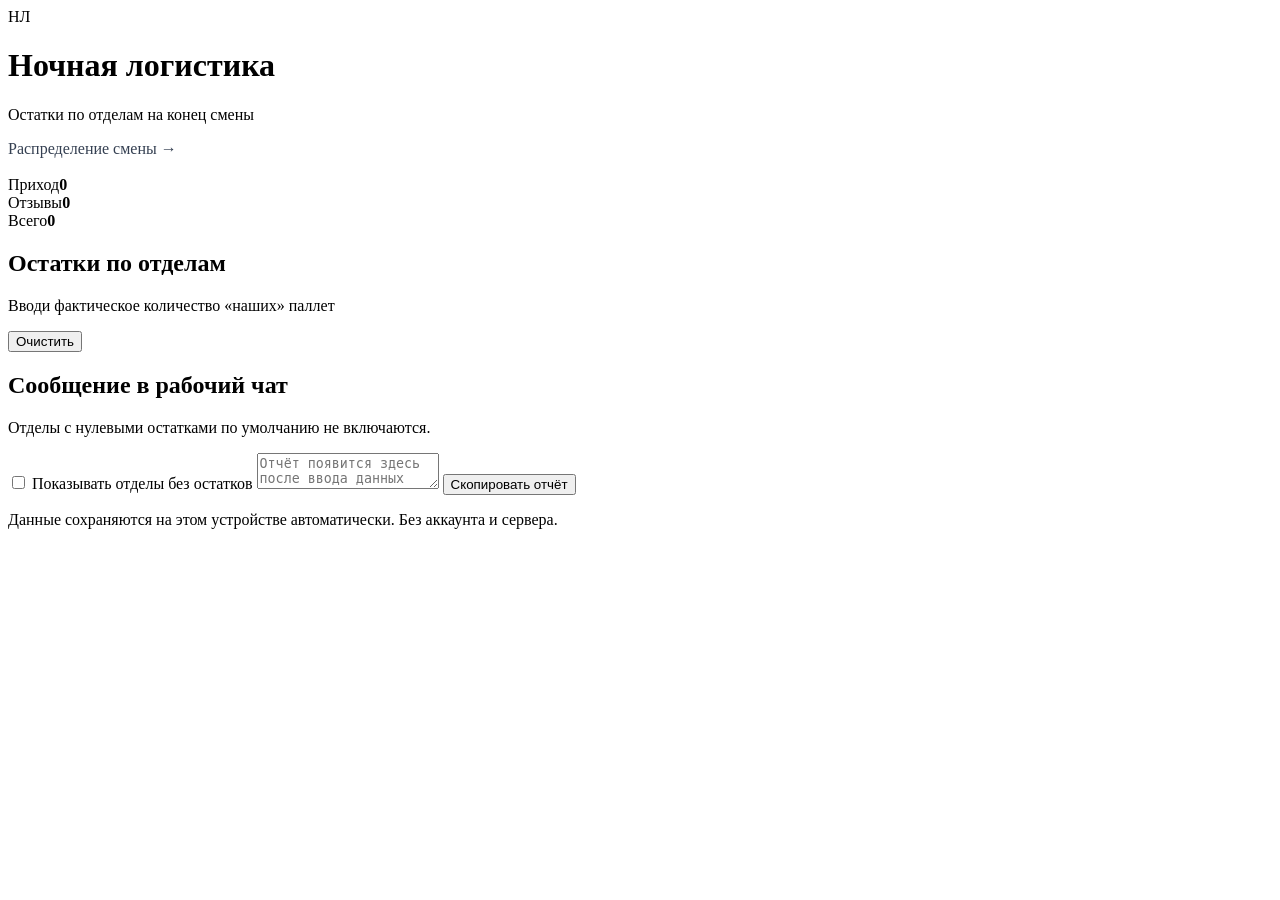
==== index.html @ 70b09dad "Add files via upload" ====
<!doctype html>
<html lang="ru">
<head>
  <meta charset="utf-8">
  <meta name="viewport" content="width=device-width, initial-scale=1, viewport-fit=cover">
  <meta name="theme-color" content="#172554">
  <meta name="description" content="Ведомость остатков ночной логистики по отделам">
  <link rel="manifest" href="manifest.webmanifest">
  <link rel="icon" href="icon.svg" type="image/svg+xml">
  <link rel="apple-touch-icon" href="icon.svg">
  <link rel="stylesheet" href="styles.css">
  <title>Ночная логистика</title>
</head>
<body>
  <main class="app">
    <header class="top">
      <div class="brand-mark">НЛ</div>
      <div>
        <h1>Ночная логистика</h1>
        <p>Остатки по отделам на конец смены</p>
      </div>
    </header>
    <p style="margin:0 0 18px;"><a href="distribution.html" class="small-button" style="display:inline-flex;align-items:center;text-decoration:none;color:#354052;">Распределение смены →</a></p>
    <section class="summary" aria-live="polite">
      <div class="summary-item"><span>Приход</span><strong id="totalIncoming">0</strong></div>
      <div class="summary-item"><span>Отзывы</span><strong id="totalReturns">0</strong></div>
      <div class="summary-item total"><span>Всего</span><strong id="totalAll">0</strong></div>
    </section>
    <section class="section-head">
      <div>
        <h2>Остатки по отделам</h2>
        <p>Вводи фактическое количество «наших» паллет</p>
      </div>
      <button class="small-button" id="clearButton" type="button">Очистить</button>
    </section>
    <section id="departments" class="departments" aria-label="Отделы"></section>
    <section class="report-panel">
      <div class="report-head">
        <div>
          <h2>Сообщение в рабочий чат</h2>
          <p>Отделы с нулевыми остатками по умолчанию не включаются.</p>
        </div>
      </div>
      <label class="toggle-row">
        <input type="checkbox" id="includeZero">
        <span>Показывать отделы без остатков</span>
      </label>
      <textarea id="report" readonly placeholder="Отчёт появится здесь после ввода данных"></textarea>
      <button id="copyButton" class="primary-button" type="button">Скопировать отчёт</button>
      <p id="copyStatus" class="status" role="status"></p>
    </section>
    <footer>
      <span>Данные сохраняются на этом устройстве автоматически.</span>
      <span>Без аккаунта и сервера.</span>
    </footer>
  </main>
  <script src="app.js"></script>
</body>
</html>
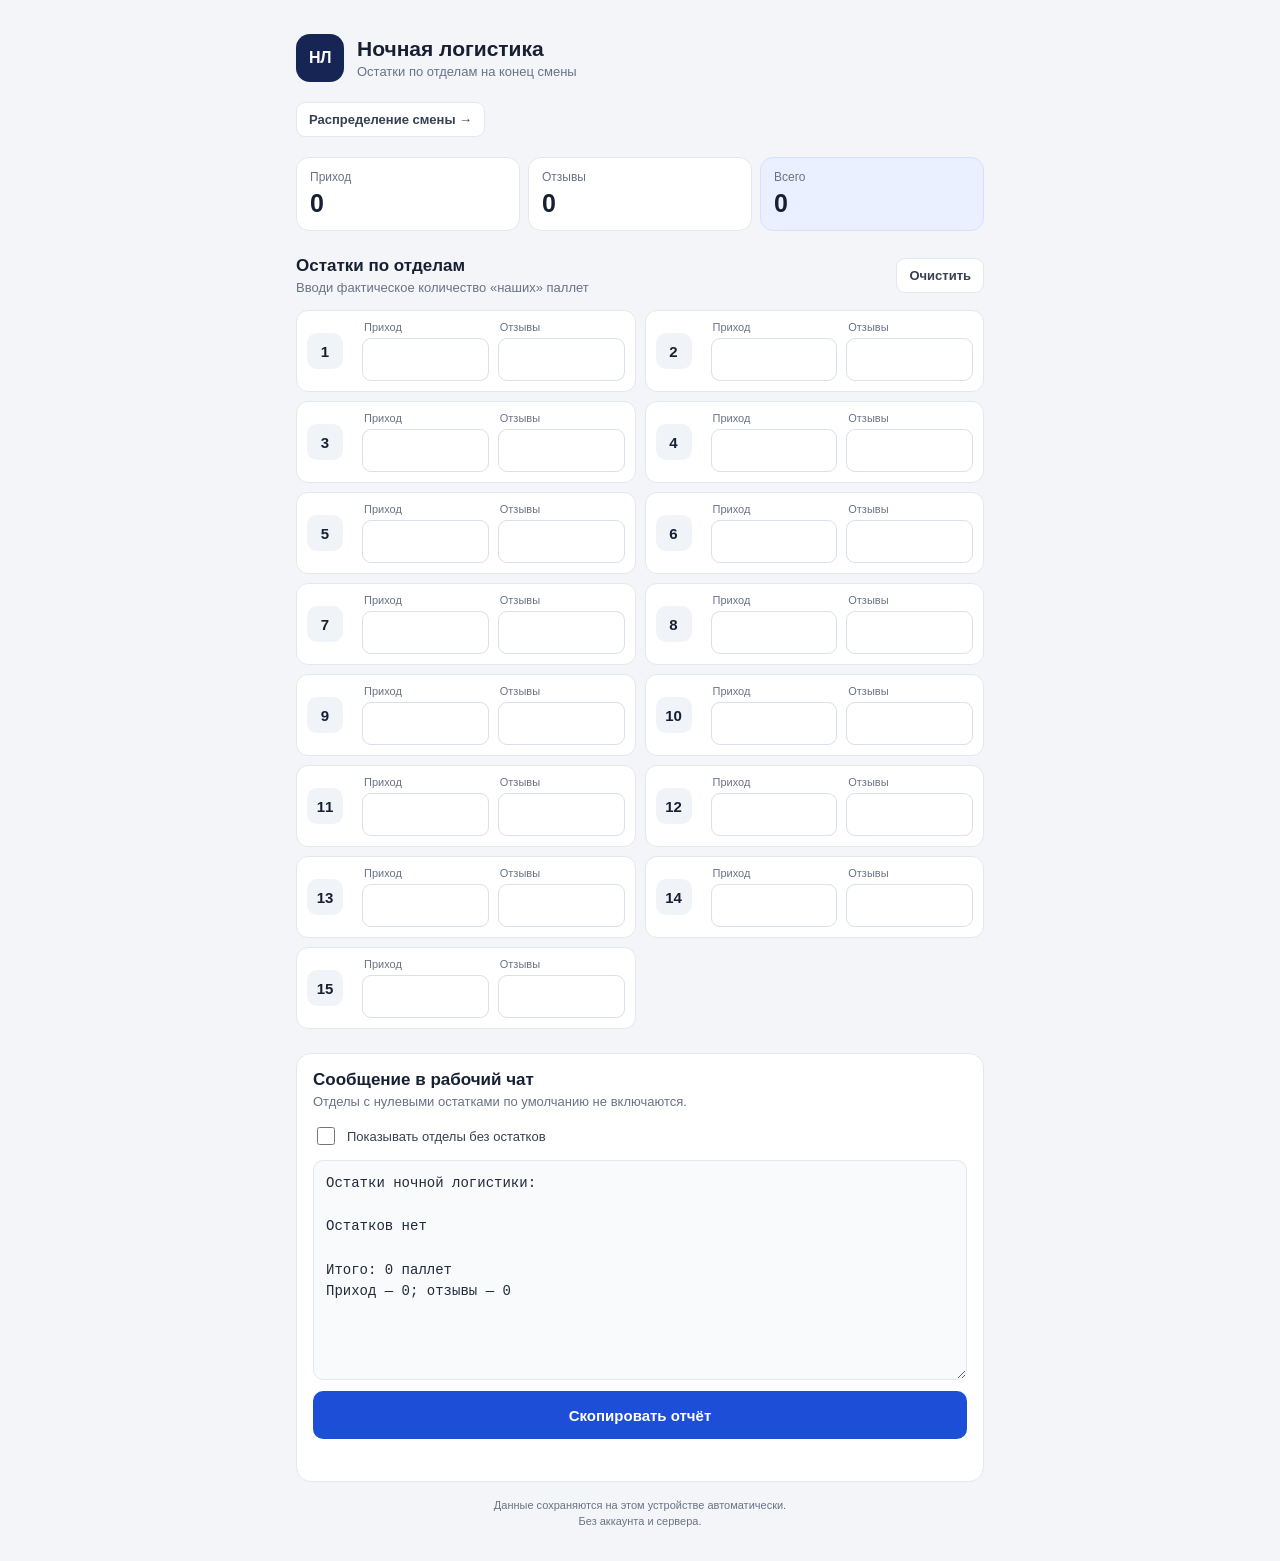
==== commit 24b28d25: "Update index.html" ====
--- a/index.html
+++ b/index.html
@@ -1,3 +1,4 @@
+
 <!doctype html>
 <html lang="ru">
 <head>
@@ -20,12 +21,18 @@
         <p>Остатки по отделам на конец смены</p>
       </div>
     </header>
-    <p style="margin:0 0 18px;"><a href="distribution.html" class="small-button" style="display:inline-flex;align-items:center;text-decoration:none;color:#354052;">Распределение смены →</a></p>
+
+    <a href="distribution.html" class="small-button"
+       style="display:inline-block; text-decoration:none; margin-bottom:20px;">
+      Распределение смены →
+    </a>
+
     <section class="summary" aria-live="polite">
       <div class="summary-item"><span>Приход</span><strong id="totalIncoming">0</strong></div>
       <div class="summary-item"><span>Отзывы</span><strong id="totalReturns">0</strong></div>
       <div class="summary-item total"><span>Всего</span><strong id="totalAll">0</strong></div>
     </section>
+
     <section class="section-head">
       <div>
         <h2>Остатки по отделам</h2>
@@ -33,7 +40,9 @@
       </div>
       <button class="small-button" id="clearButton" type="button">Очистить</button>
     </section>
+
     <section id="departments" class="departments" aria-label="Отделы"></section>
+
     <section class="report-panel">
       <div class="report-head">
         <div>
@@ -49,6 +58,7 @@
       <button id="copyButton" class="primary-button" type="button">Скопировать отчёт</button>
       <p id="copyStatus" class="status" role="status"></p>
     </section>
+
     <footer>
       <span>Данные сохраняются на этом устройстве автоматически.</span>
       <span>Без аккаунта и сервера.</span>
--- a/styles.css
+++ b/styles.css
@@ -0,0 +1,82 @@
+:root {
+  color-scheme: light;
+  --ink: #172033;
+  --muted: #697386;
+  --line: #e3e8ef;
+  --surface: #ffffff;
+  --page: #f3f5f8;
+  --blue: #1d4ed8;
+  --blue-dark: #172554;
+}
+* { box-sizing: border-box; }
+body {
+  margin: 0; background: var(--page); color: var(--ink);
+  font-family: -apple-system, BlinkMacSystemFont, "Segoe UI", Roboto, Arial, sans-serif;
+}
+.app { width: min(100%, 720px); margin: 0 auto; padding: 20px 16px 34px; }
+.top { display: flex; align-items: center; gap: 13px; margin: 4px 0 20px; }
+.brand-mark {
+  width: 48px; height: 48px; border-radius: 14px; display: grid; place-items: center;
+  background: var(--blue-dark); color: white; font-weight: 800; letter-spacing: -.5px;
+}
+h1 { font-size: 21px; margin: 0 0 3px; }
+.top p, .section-head p, .report-head p { margin: 0; color: var(--muted); font-size: 13px; }
+.summary {
+  display: grid; grid-template-columns: 1fr 1fr 1fr; gap: 8px; margin-bottom: 25px;
+}
+.summary-item {
+  background: var(--surface); border: 1px solid var(--line); border-radius: 13px;
+  padding: 12px 13px; min-width: 0;
+}
+.summary-item span { display: block; color: var(--muted); font-size: 12px; margin-bottom: 5px; }
+.summary-item strong { font-size: 25px; font-variant-numeric: tabular-nums; }
+.summary-item.total { background: #eaf0ff; border-color: #d4e0ff; }
+.section-head, .report-head { display: flex; align-items: center; justify-content: space-between; gap: 12px; }
+h2 { margin: 0 0 4px; font-size: 17px; }
+.small-button {
+  border: 1px solid var(--line); border-radius: 9px; background: white; color: #354052;
+  padding: 9px 12px; font-size: 13px; font-weight: 600;
+}
+.departments { display: grid; gap: 9px; margin: 15px 0 24px; }
+.dept {
+  display: grid; grid-template-columns: 46px 1fr 1fr; gap: 9px; align-items: center;
+  background: white; border: 1px solid var(--line); border-radius: 12px; padding: 10px;
+}
+.dept-number {
+  width: 36px; height: 36px; display: grid; place-items: center; border-radius: 10px;
+  background: #f0f3f8; font-weight: 750; font-size: 15px;
+}
+.field { min-width: 0; }
+.field label { display: block; color: var(--muted); font-size: 11px; margin: 0 0 5px 2px; }
+.field input {
+  width: 100%; min-width: 0; height: 43px; border: 1px solid #d9e0e9; border-radius: 9px;
+  background: #fff; color: var(--ink); padding: 0 10px; font-size: 18px;
+  font-weight: 650; font-variant-numeric: tabular-nums; outline: none;
+}
+.field input:focus { border-color: var(--blue); box-shadow: 0 0 0 3px #1d4ed81a; }
+.report-panel {
+  background: white; border: 1px solid var(--line); border-radius: 15px; padding: 16px;
+}
+.toggle-row { display: flex; align-items: center; gap: 9px; margin: 15px 0 12px; font-size: 13px; color: #354052; }
+.toggle-row input { width: 18px; height: 18px; accent-color: var(--blue); }
+textarea {
+  display: block; width: 100%; min-height: 220px; resize: vertical; border: 1px solid var(--line);
+  border-radius: 10px; background: #f8fafc; padding: 12px; color: #202a3b;
+  font: 14px/1.55 ui-monospace, SFMono-Regular, Consolas, monospace;
+}
+.primary-button {
+  width: 100%; border: 0; border-radius: 10px; background: var(--blue); color: white;
+  min-height: 48px; margin-top: 11px; font-size: 15px; font-weight: 700;
+}
+.primary-button:active { transform: scale(.99); }
+.status { min-height: 18px; margin: 8px 0 0; color: #147447; font-size: 12px; }
+footer { display: flex; flex-direction: column; gap: 4px; text-align: center; color: var(--muted); font-size: 11px; padding: 17px 0 0; }
+@media (min-width: 600px) {
+  .app { padding-top: 30px; }
+  .departments { grid-template-columns: 1fr 1fr; }
+}
+@media (max-width: 360px) {
+  .app { padding-left: 10px; padding-right: 10px; }
+  .dept { grid-template-columns: 38px 1fr 1fr; gap: 6px; padding: 8px; }
+  .field input { padding: 0 7px; }
+}
